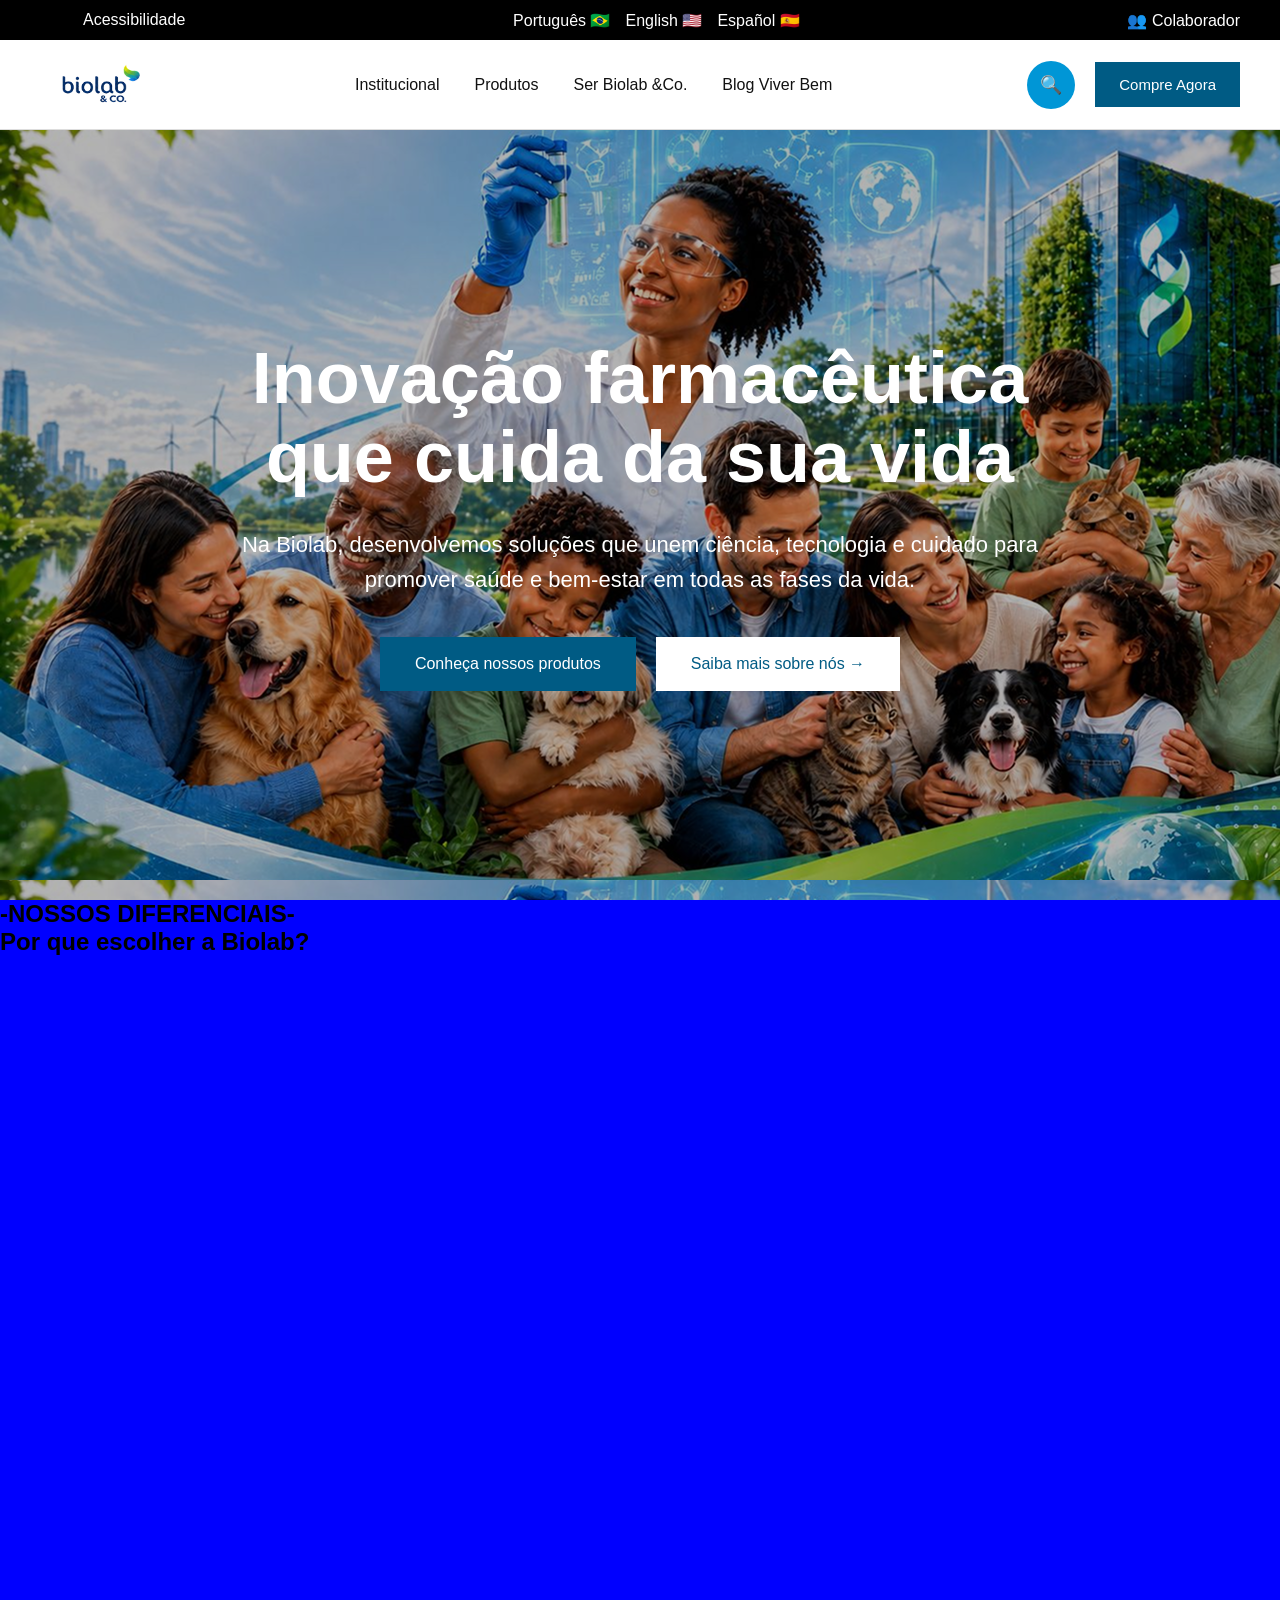
==== landingpageBiolab/index.html @ 18c3b630 "Add files via upload" ====
<!DOCTYPE html>
<html lang="pt-br">
<head>
  <meta charset="UTF-8" />
  <meta name="viewport" content="width=device-width, initial-scale=1.0"/>
  <title>Biolab Landing Page</title>

  <link rel="stylesheet" href="./src/styles/style.css">
</head>

<body>

  <!-- TOPO PRETO -->
  <header class="topbar">

    <div class="topbar-left">
      <img src="./src/assets/accessibilidade.png" alt="">
      <span>Acessibilidade</span>
    </div>

    <div class="topbar-center">
      <span>Português 🇧🇷</span>
      <span>English 🇺🇸</span>
      <span>Español 🇪🇸</span>
    </div>

    <div class="topbar-right">
      <span>👥 Colaborador</span>
    </div>

  </header>

  <!-- NAVBAR -->
  <nav class="navbar">

    <!-- LOGO -->
    <div class="logo">
      <img src="./src/assets/images/Biolab.png" alt="Biolab">
    </div>

    <!-- MENU -->
    <ul class="menu">

      <li>
        <a href="#">Institucional</a>
      </li>

      <li>
        <a href="#">Produtos</a>
      </li>

      <li>
        <a href="#">Ser Biolab &Co.</a>
      </li>

      <li>
        <a href="#">Blog Viver Bem</a>
      </li>

    </ul>

    <!-- DIREITA -->
    <div class="navbar-right">

      <button class="search-btn">
        🔍
      </button>

      <button class="buy-btn">
        Compre Agora
      </button>

    </div>

  </nav>

  <!-- HERO -->
  <section class="hero">

    <!-- OVERLAY -->
    <div class="overlay"></div>

    <!-- CONTEÚDO -->
    <div class="hero-content">

      <h1>
        Inovação farmacêutica<br>
        que cuida da sua vida
      </h1>

      <p>
        Na Biolab, desenvolvemos soluções que unem ciência,
        tecnologia e cuidado para promover saúde e bem-estar
        em todas as fases da vida.
      </p>

      <div class="hero-buttons">

        <a href="#" class="btn-primary">
          Conheça nossos produtos
        </a>

        <a href="#" class="btn-secondary">
          Saiba mais sobre nós →
        </a>

      </div>

    </div>
</section>

<section class="beneficios">
    <div class="text">
        <h1 class="text1">-NOSSOS DIFERENCIAIS-</h1>
       <h2 class="text2">Por que escolher a Biolab?</h2>
    </div>


</section>

</body>
</html>
---- landingpageBiolab/src/styles/style.css ----
/* RESET */
*{
  margin: 0;
  padding: 0;
  box-sizing: border-box;

  font-family: Arial, Helvetica, sans-serif;
}

body{
  overflow-x: hidden;
}


/* TOPO PRETO */


.topbar{
  width: 100%;
  height: 40px;

  background: #000;
  color: white;

  display: flex;
  align-items: center;
  justify-content: space-between;

  padding: 0 40px;
}

.topbar-left,
.topbar-center,
.topbar-right{
  display: flex;
  align-items: center;
  gap: 15px;
}

.topbar-left img{
  width: 28px;
}


/* NAVBAR */

.navbar{
  width: 100%;
  height: 90px;

  background: white;

  display: flex;
  align-items: center;
  justify-content: space-between;

  padding: 0 40px;

  border-bottom: 1px solid #ddd;

}

/* LOGO */

.logo img{
  width: 120px;
}

/* MENU */

.menu{
  display: flex;
  align-items: center;
  gap: 35px;

  list-style: none;
  
}
.hero{
    background-color: #000;
}
.hero .overlay{
    background: url("../assets/images/image 2.png");
    opacity: 70%;
}


.menu a{
  text-decoration: none;
  color: #111;

  font-size: 16px;
  font-weight: 500;

  transition: 0.3s;
}

.menu a:hover{
  color: #008fd5;
}

/* DIREITA */

.navbar-right{
  display: flex;
  align-items: center;
  gap: 20px;
}

/* BOTÃO LUPA */

.search-btn{
  width: 48px;
  height: 48px;

  border-radius: 50%;
  border: none;

  background: #0096d6;
  color: white;

  font-size: 18px;

  cursor: pointer;
}

/* BOTÃO COMPRAR */

.buy-btn{
  border: none;

  background: #005b84;
  color: white;

  padding: 14px 24px;

  cursor: pointer;

  font-size: 15px;

  transition: 0.3s;
}

.buy-btn:hover{
  background: #004766;
}


/* HERO */

.hero{
  position: relative;

  width: 100%;
  height: calc(100vh - 130px);

  background-image: url("../assets/image2.png");
  background-size: cover;
  background-position: center;

  display: flex;
  align-items: center;
  justify-content: center;
}

/* ESCURECER FUNDO */

.overlay{
  position: absolute;

  width: 100%;
  height: 100%;

  background: rgba(0,0,0,0.45);
}

/* CONTEÚDO */

.hero-content{
  position: relative;
  z-index: 2;

  text-align: center;

  color: white;

  max-width: 900px;

  padding: 20px;
}

/* TÍTULO */

.hero-content h1{
  font-size: 72px;
  line-height: 1.1;

  margin-bottom: 30px;
}

/* TEXTO */

.hero-content p{
  font-size: 22px;
  line-height: 1.6;

  margin-bottom: 40px;
}

/* BOTÕES */

.hero-buttons{
  display: flex;
  justify-content: center;
  gap: 20px;

  flex-wrap: wrap;
}

/* BOTÃO AZUL */

.btn-primary{
  background: #005b84;
  color: white;

  padding: 18px 35px;

  text-decoration: none;

  transition: 0.3s;
}

.btn-primary:hover{
  background: #004766;
}

/* BOTÃO BRANCO */

.btn-secondary{
  background: white;
  color: #005b84;

  padding: 18px 35px;

  text-decoration: none;

  transition: 0.3s;
}

.btn-secondary:hover{
  background: #f2f2f2;
}

.beneficios{
    width: 100%;
    background-color: blue;
    height: 714px;

}

.text{
    justify-content: center;
    display: block;
    flex-direction: column;
    display: flex;

}
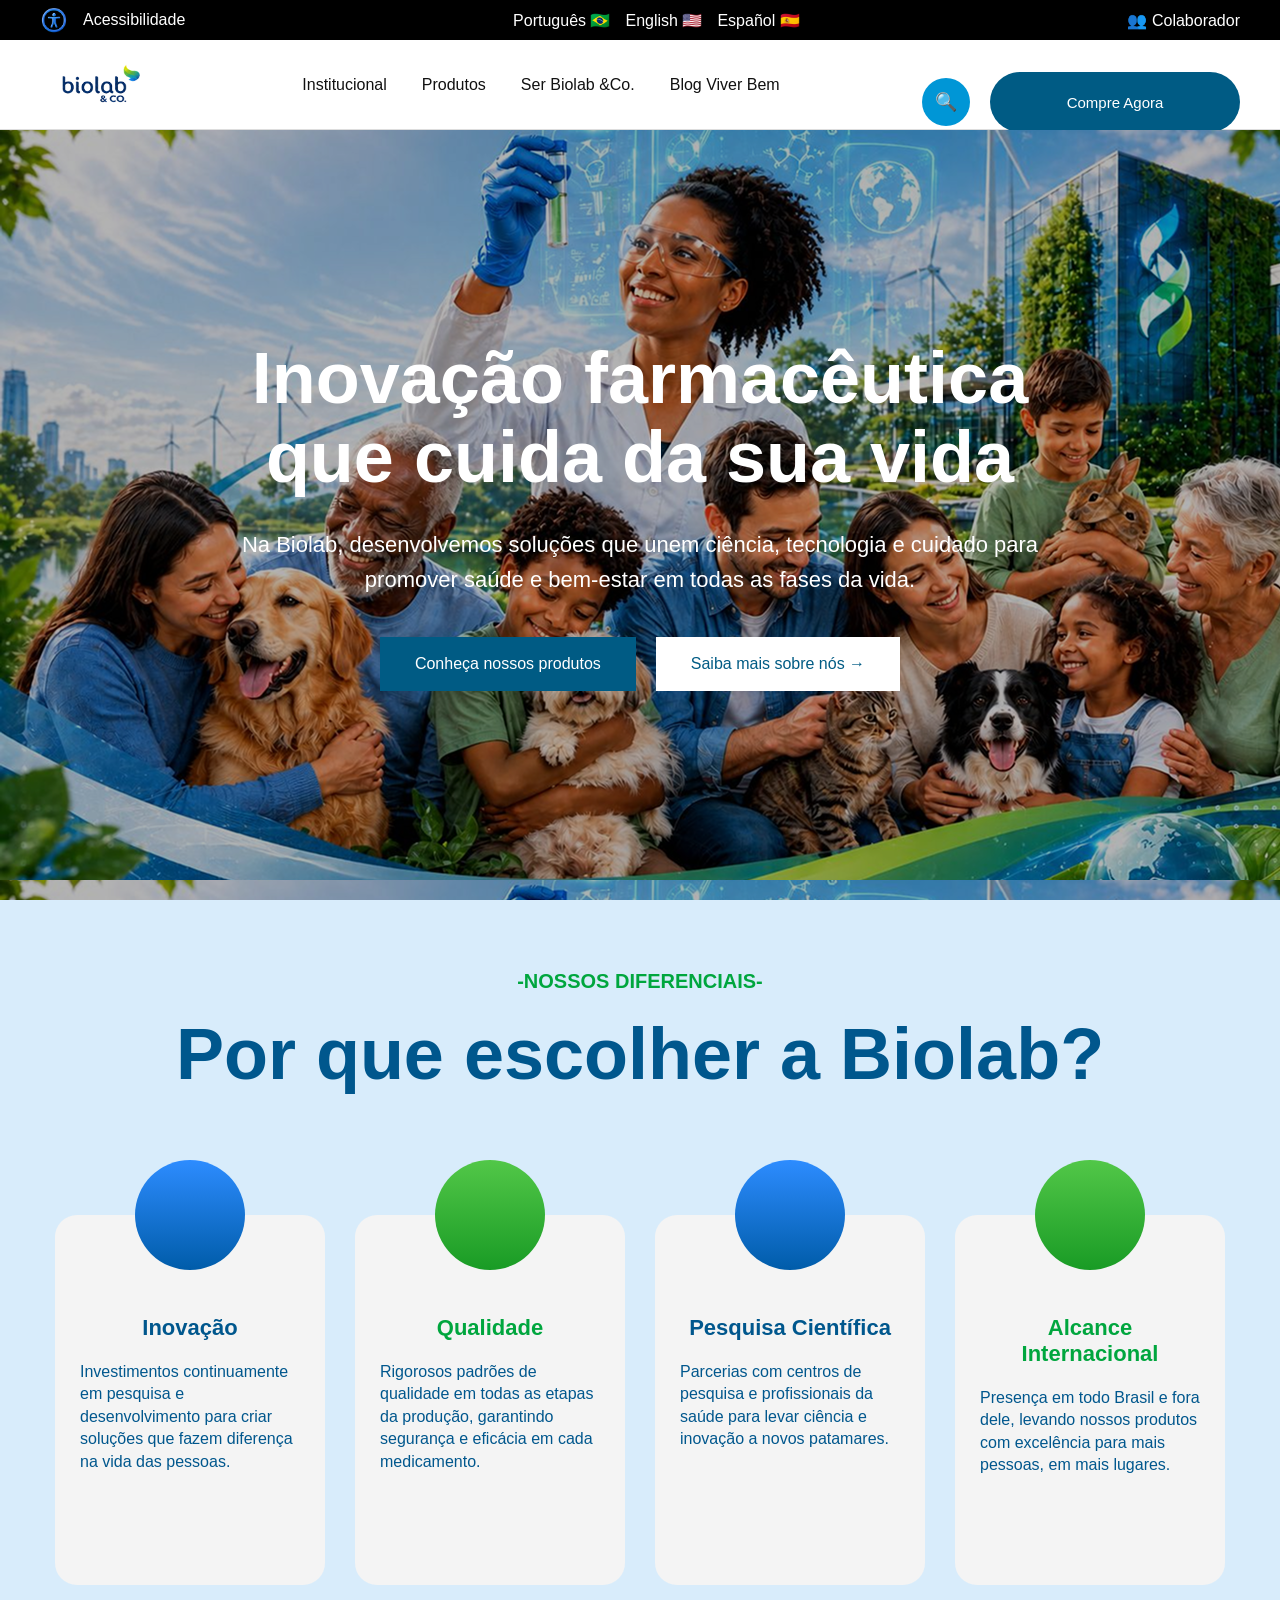
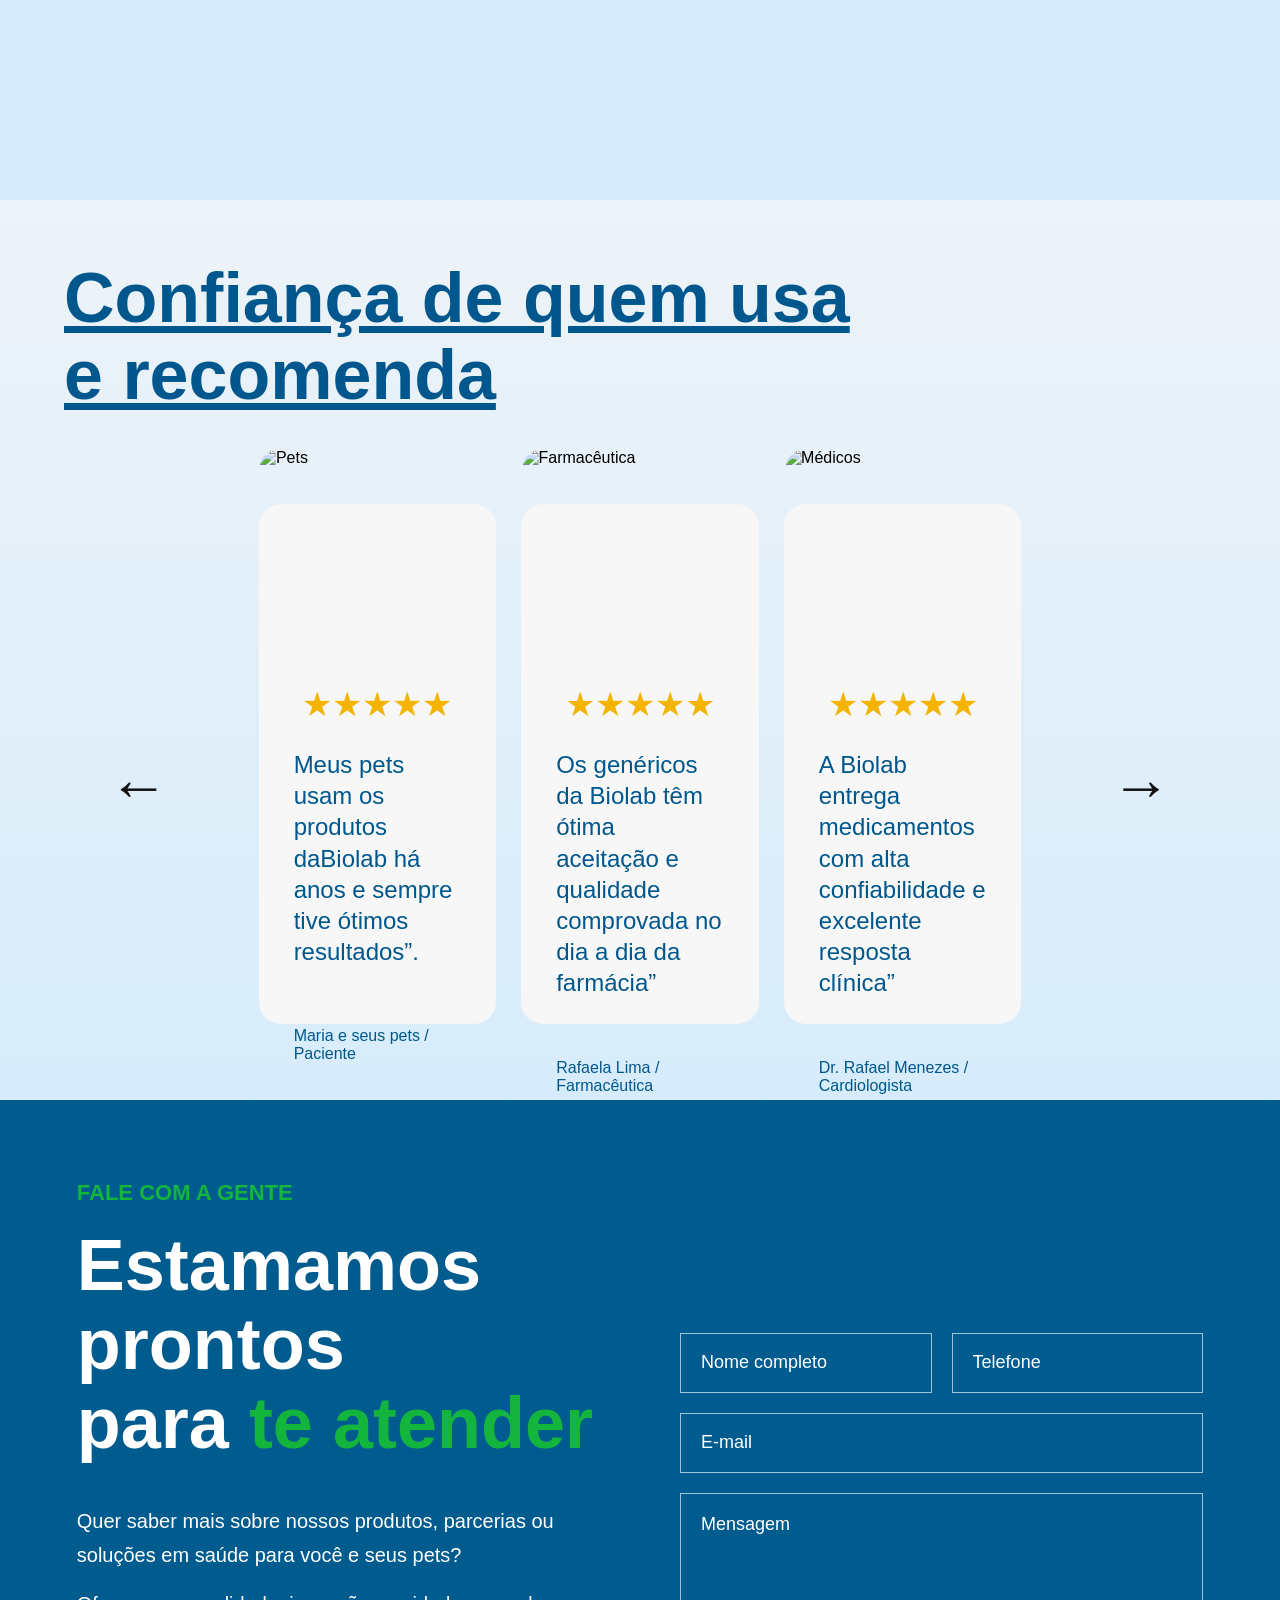
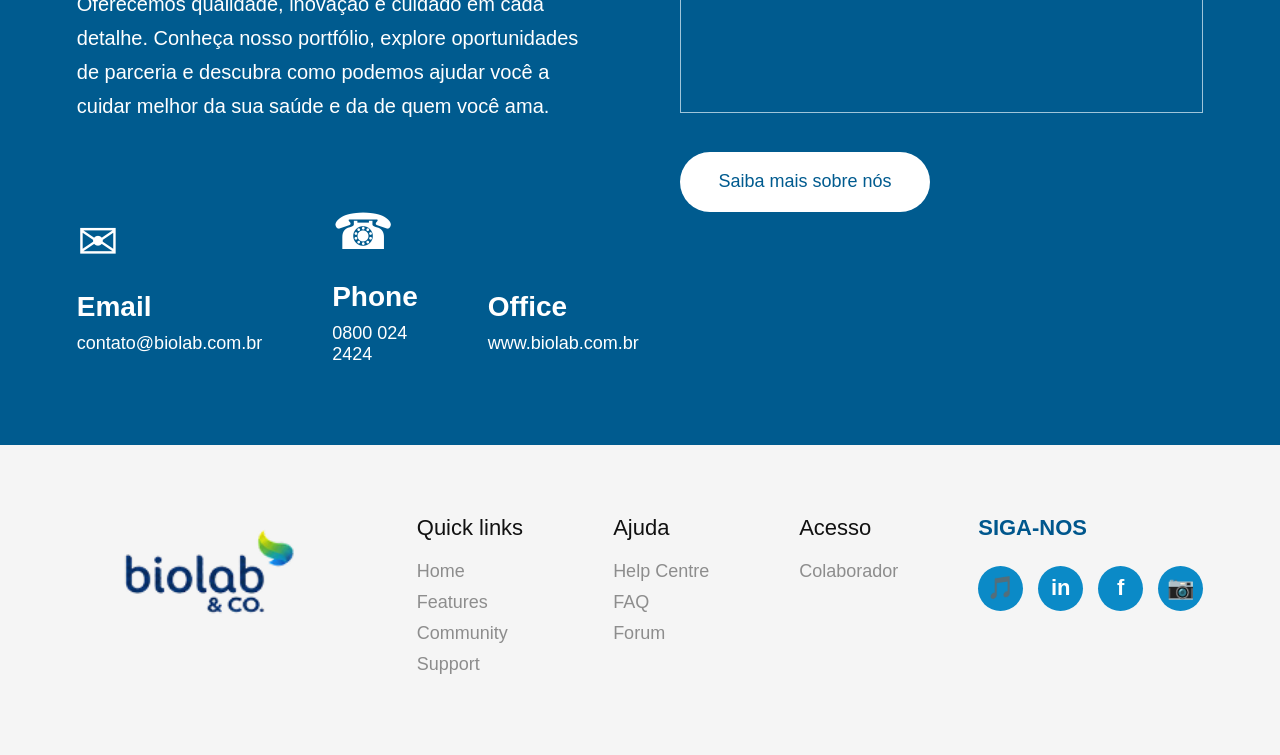
==== commit b8616f42: "Add files via upload atualizada" ====
--- a/landingpageBiolab/index.html
+++ b/landingpageBiolab/index.html
@@ -14,8 +14,8 @@
   <header class="topbar">
 
     <div class="topbar-left">
-      <img src="./src/assets/accessibilidade.png" alt="">
-      <span>Acessibilidade</span>
+      <img src="./src/images/canvas.png" alt="">
+      <span> Acessibilidade</span>
     </div>
 
     <div class="topbar-center">
@@ -35,7 +35,7 @@
 
     <!-- LOGO -->
     <div class="logo">
-      <img src="./src/assets/images/Biolab.png" alt="Biolab">
+      <img src="./src/images/logo Biolab.png" alt="Biolab">
     </div>
 
     <!-- MENU -->
@@ -110,12 +110,345 @@
 </section>
 
 <section class="beneficios">
-    <div class="text">
-        <h1 class="text1">-NOSSOS DIFERENCIAIS-</h1>
-       <h2 class="text2">Por que escolher a Biolab?</h2>
-    </div>
-
-
+
+    <div class="titulo-beneficios">
+
+        <h3>-NOSSOS DIFERENCIAIS-</h3>
+
+        <h1>Por que escolher a Biolab?</h1>
+
+    </div>
+
+    <div class="cards-beneficios">
+
+        <!-- CARD 1 -->
+        <div class="card">
+
+            <div class="icone azul">
+                <img src="./src/assets/icons/inovacao.png" alt="">
+            </div>
+
+            <h2>Inovação</h2>
+
+            <p>
+                Investimentos continuamente em pesquisa
+                e desenvolvimento para criar soluções
+                que fazem diferença na vida das pessoas.
+            </p>
+
+        </div>
+
+        <!-- CARD 2 -->
+        <div class="card">
+
+            <div class="icone verde">
+                <img src="./src/assets/icons/qualidade.png" alt="">
+            </div>
+
+            <h2 class="verde-texto">Qualidade</h2>
+
+            <p>
+                Rigorosos padrões de qualidade em todas
+                as etapas da produção, garantindo
+                segurança e eficácia em cada medicamento.
+            </p>
+
+        </div>
+
+        <!-- CARD 3 -->
+        <div class="card">
+
+            <div class="icone azul">
+                <img src="./src/assets/icons/ciencia.png" alt="">
+            </div>
+
+            <h2>Pesquisa Científica</h2>
+
+            <p>
+                Parcerias com centros de pesquisa e
+                profissionais da saúde para levar ciência
+                e inovação a novos patamares.
+            </p>
+
+        </div>
+
+        <!-- CARD 4 -->
+        <div class="card">
+
+            <div class="icone verde">
+                <img src="./src/assets/icons/mundo.png" alt="">
+            </div>
+
+            <h2 class="verde-texto">Alcance Internacional</h2>
+
+            <p>
+                Presença em todo Brasil e fora dele,
+                levando nossos produtos com excelência
+                para mais pessoas, em mais lugares.
+            </p>
+
+        </div>
+
+    </div>
+
+
+</section>
+<!-- DEPOIMENTOS -->
+<section class="depoimentos">
+
+    <!-- TITULO -->
+    <div class="titulo-depoimentos">
+
+        <h1>
+            Confiança de quem usa <br>
+            e recomenda
+        </h1>
+
+    </div>
+
+    <!-- CONTAINER -->
+    <div class="container-depoimentos">
+
+        <!-- SETA ESQUERDA -->
+        <button class="seta esquerda">
+            ←
+        </button>
+
+        <!-- CARD 1 -->
+        <div class="card-depoimento">
+
+            <img src="./src/assets/images/pets.jpg" alt="Pets">
+
+            <div class="estrelas">
+                ★★★★★
+            </div>
+
+            <p class="texto">
+                Meus pets usam os produtos daBiolab há anos
+                e sempre tive ótimos resultados”.
+            </p>
+
+            <span>
+                Maria e seus pets / Paciente
+            </span>
+
+        </div>
+
+        <!-- CARD 2 -->
+        <div class="card-depoimento">
+
+            <img src="./src/assets/images/farmaceutica.jpg" alt="Farmacêutica">
+
+            <div class="estrelas">
+                ★★★★★
+            </div>
+
+            <p class="texto">
+                Os genéricos da Biolab têm ótima aceitação
+                e qualidade comprovada no dia a dia da farmácia”
+            </p>
+
+            <span>
+                Rafaela Lima / Farmacêutica
+            </span>
+
+        </div>
+
+        <!-- CARD 3 -->
+        <div class="card-depoimento">
+
+            <img src="./src/assets/images/medicos.jpg" alt="Médicos">
+
+            <div class="estrelas">
+                ★★★★★
+            </div>
+
+            <p class="texto">
+                A Biolab entrega medicamentos com alta
+                confiabilidade e excelente resposta clínica”
+            </p>
+
+            <span>
+                Dr. Rafael Menezes / Cardiologista
+            </span>
+
+        </div>
+
+        <!-- SETA DIREITA -->
+        <button class="seta direita">
+            →
+        </button>
+
+    </div>
+
+</section>
+
+<!-- CONTATO -->
+<section class="contato">
+
+    <!-- LADO ESQUERDO -->
+    <div class="contato-esquerda">
+
+        <h3>FALE COM A GENTE</h3>
+
+        <h1>
+            Estamamos prontos <br>
+            para <span>te atender</span>
+        </h1>
+
+        <p>
+            Quer saber mais sobre nossos produtos, parcerias ou soluções
+            em saúde para você e seus pets?
+        </p>
+
+        <p>
+            Oferecemos qualidade, inovação e cuidado em cada detalhe.
+            Conheça nosso portfólio, explore oportunidades de parceria e
+            descubra como podemos ajudar você a cuidar melhor da sua
+            saúde e da de quem você ama.
+        </p>
+
+        <!-- ICONES -->
+        <div class="infos">
+
+            <!-- EMAIL -->
+            <div class="info-box">
+
+                <div class="icone-info">
+                    ✉
+                </div>
+
+                <h2>Email</h2>
+
+                <span>contato@biolab.com.br</span>
+
+            </div>
+
+            <!-- TELEFONE -->
+            <div class="info-box">
+
+                <div class="icone-info">
+                    ☎
+                </div>
+
+                <h2>Phone</h2>
+
+                <span>0800 024 2424</span>
+
+            </div>
+
+            <!-- LOCAL -->
+            <div class="info-box">
+
+                <div class="icone-info">
+                    <img src="" alt="">
+                </div>
+
+                <h2>Office</h2>
+
+                <span>www.biolab.com.br</span>
+
+            </div>
+
+        </div>
+
+    </div>
+
+    <!-- LADO DIREITO -->
+    <div class="contato-direita">
+
+        <form>
+
+            <div class="linha-input">
+
+                <input type="text" placeholder="Nome completo">
+
+                <input type="text" placeholder="Telefone">
+
+            </div>
+
+            <input type="email" placeholder="E-mail">
+
+            <textarea placeholder="Mensagem"></textarea>
+
+            <button type="submit">
+                Saiba mais sobre nós
+            </button>
+
+        </form>
+
+    </div>
+
+</section>
+
+
+<!-- FOOTER -->
+<footer class="footer">
+
+    <!-- LOGO -->
+    <div class="footer-logo">
+
+        <img src="./src/assets/images/Biolab.png" alt="Biolab">
+
+    </div>
+
+    <!-- LINKS -->
+    <div class="footer-links">
+
+        <!-- COLUNA 1 -->
+        <div class="coluna">
+
+            <h2>Quick links</h2>
+
+            <a href="#">Home</a>
+            <a href="#">Features</a>
+            <a href="#">Community</a>
+            <a href="#">Support</a>
+
+        </div>
+
+        <!-- COLUNA 2 -->
+        <div class="coluna">
+
+            <h2>Ajuda</h2>
+
+            <a href="#">Help Centre</a>
+            <a href="#">FAQ</a>
+            <a href="#">Forum</a>
+
+        </div>
+
+        <!-- COLUNA 3 -->
+        <div class="coluna">
+
+            <h2>Acesso</h2>
+
+            <a href="#">Colaborador</a>
+
+        </div>
+
+    </div>
+
+    <!-- REDES -->
+    <div class="footer-redes">
+
+        <h2>SIGA-NOS</h2>
+
+        <div class="icones-redes">
+
+            <a href="#">🎵</a>
+
+            <a href="#">in</a>
+
+            <a href="#">f</a>
+
+            <a href="#">📷</a>
+
+        </div>
+
+    </div>
+
+</footer>
 </section>
 
 </body>
--- a/landingpageBiolab/src/styles/style.css
+++ b/landingpageBiolab/src/styles/style.css
@@ -134,6 +134,7 @@
 
   padding: 14px 24px;
 
+
   cursor: pointer;
 
   font-size: 15px;
@@ -264,4 +265,574 @@
     flex-direction: column;
     display: flex;
 
+}
+
+.overlay{
+    position: absolute;
+
+    width: 100%;
+    height: 100%;
+
+    top: 0;
+    left: 0;
+
+    background: linear-gradient(
+        to right,
+        rgba(0, 43, 73, 0.95),
+        rgba(0, 87, 141, 0.75),
+        rgba(10, 123, 194, 0.4)
+    );
+}
+.beneficios{
+    width: 100%;
+    min-height: 100vh;
+
+    background-color: #d8ecfb;
+
+    padding-top: 70px;
+    padding-bottom: 80px;
+}
+
+/* TITULOS */
+
+.titulo-beneficios{
+    text-align: center;
+}
+
+.titulo-beneficios h3{
+    color: #00a63e;
+
+    font-size: 20px;
+    font-weight: 700;
+
+    margin-bottom: 20px;
+}
+
+.titulo-beneficios h1{
+    color: #00578d;
+
+    font-size: 72px;
+    font-weight: bold;
+
+    margin-bottom: 120px;
+}
+
+/* CARDS */
+
+.cards-beneficios{
+    display: flex;
+
+    justify-content: center;
+    align-items: center;
+
+    gap: 30px;
+
+    flex-wrap: wrap;
+}
+
+/* CARD */
+
+
+.card{
+    width: 270px;
+    height: 370px;
+
+    background-color: #f4f4f4;
+
+    border-radius: 22px;
+
+    padding: 100px 25px 30px 25px;
+
+    position: relative;
+}
+
+/* ICONE */
+
+.icone{
+    width: 110px;
+    height: 110px;
+
+    border-radius: 50%;
+
+    display: flex;
+    align-items: center;
+    justify-content: center;
+
+    position: absolute;
+
+    top: -55px;
+    left: 50%;
+
+    transform: translateX(-50%);
+}
+
+.azul{
+    background: linear-gradient(180deg, #2d8cff, #005ca9);
+}
+
+.verde{
+    background: linear-gradient(180deg, #52c748, #199b25);
+}
+
+.icone img{
+    width: 55px;
+}
+
+/* TEXTO */
+
+.card h2{
+    text-align: center;
+
+    color: #00578d;
+
+    font-size: 22px;
+    font-weight: bold;
+
+    margin-bottom: 20px;
+}
+
+.verde-texto{
+    color: #00a63e !important;
+}
+
+.card p{
+    color: #00578d;
+
+    font-size: 16px;
+
+    line-height: 1.4;
+
+    text-align: left;
+}
+
+.depoimentos{
+    width: 100%;
+    min-height: 100vh;
+
+    background: linear-gradient(180deg, #edf3f8, #d7ecfb);
+
+    padding: 60px 5%;
+}
+
+/* TITULO */
+
+.titulo-depoimentos h1{
+    font-size: 70px;
+    font-weight: bold;
+
+    color: #00578d;
+
+    line-height: 1.1;
+
+    text-decoration: underline;
+
+    margin-bottom: 90px;
+}
+
+/* CONTAINER */
+
+.container-depoimentos{
+    display: flex;
+
+    justify-content: center;
+    align-items: center;
+
+    gap: 25px;
+
+    position: relative;
+}
+
+/* SETAS */
+
+.seta{
+    border: none;
+    background: transparent;
+
+    font-size: 60px;
+
+    cursor: pointer;
+
+    color: #111;
+}
+
+.esquerda{
+    margin-right: 20px;
+}
+
+.direita{
+    margin-left: 20px;
+}
+
+/* CARD */
+
+.card-depoimento{
+    width: 350px;
+    height: 520px;
+
+    background-color: #f7f7f7;
+
+    border-radius: 22px;
+
+    padding: 180px 35px 40px 35px;
+
+    position: relative;
+}
+
+/* IMAGEM */
+
+.card-depoimento img{
+    width: 235px;
+    height: 210px;
+
+    object-fit: cover;
+
+    border-radius: 20px;
+
+    position: absolute;
+
+    top: -55px;
+    left: 50%;
+
+    transform: translateX(-50%);
+}
+
+/* ESTRELAS */
+
+.estrelas{
+    text-align: center;
+
+    color: #f4b400;
+
+    font-size: 34px;
+
+    margin-bottom: 25px;
+}
+
+/* TEXO */
+
+.texto{
+    color: #00578d;
+
+    font-size: 24px;
+
+    line-height: 1.3;
+
+    margin-bottom: 60px;
+}
+
+/* NOME */
+
+.card-depoimento span{
+    color: #00578d;
+
+    font-size: 16px;
+}
+
+.contato{
+    width: 100%;
+    min-height: 100vh;
+
+    background-color: #005b8f;
+
+    padding: 70px 6%;
+
+    display: flex;
+
+    justify-content: space-between;
+    align-items: center;
+
+    flex-wrap: wrap;
+
+    gap: 50px;
+}
+
+/* TEXTO */
+
+.contato{
+    width: 100%;
+    min-height: 100vh;
+
+    background-color: #005b8f;
+
+    padding: 80px 6%;
+
+    display: flex;
+    justify-content: space-between;
+    align-items: center;
+
+    gap: 80px;
+
+    flex-wrap: wrap;
+}
+
+/* ESQUERDA */
+
+.contato-esquerda{
+    flex: 1;
+    min-width: 400px;
+}
+
+.contato-esquerda h3{
+    color: #13b53d;
+
+    font-size: 22px;
+    font-weight: bold;
+
+    margin-bottom: 20px;
+}
+
+.contato-esquerda h1{
+    color: white;
+
+    font-size: 72px;
+    line-height: 1.1;
+
+    margin-bottom: 40px;
+}
+
+.contato-esquerda span{
+    color: #13b53d;
+}
+
+.contato-esquerda p{
+    color: white;
+
+    font-size: 20px;
+    line-height: 1.7;
+
+    max-width: 650px;
+
+    margin-bottom: 15px;
+}
+
+/* ICONES */
+
+.infos{
+    display: flex;
+
+    align-items: center;
+    gap: 70px;
+
+    margin-top: 80px;
+
+    flex-wrap: nowrap;
+}
+
+.info-box{
+    display: flex;
+    flex-direction: column;
+
+    justify-content: center;
+}
+
+.icone-info{
+    font-size: 50px;
+
+    color: white;
+
+    margin-bottom: 20px;
+}
+
+.info-box h2{
+    color: white;
+
+    font-size: 28px;
+
+    margin-bottom: 10px;
+}
+
+.info-box span{
+    color: white;
+
+    font-size: 18px;
+}
+
+/* DIREITA */
+
+.contato-direita{
+    flex: 1;
+    min-width: 400px;
+}
+
+form{
+    width: 100%;
+}
+
+.linha-input{
+    display: flex;
+    gap: 20px;
+
+    margin-bottom: 20px;
+}
+
+input{
+    width: 100%;
+    height: 60px;
+
+    background: transparent;
+
+    border: 1px solid #9fc5da;
+
+    padding-left: 20px;
+
+    color: white;
+
+    font-size: 18px;
+
+    outline: none;
+}
+
+textarea{
+    width: 100%;
+    height: 220px;
+
+    background: transparent;
+
+    border: 1px solid #9fc5da;
+
+    padding: 20px;
+
+    color: white;
+
+    font-size: 18px;
+
+    outline: none;
+
+    resize: none;
+
+    margin-top: 20px;
+}
+
+input::placeholder,
+textarea::placeholder{
+    color: white;
+}
+
+button{
+    width: 250px;
+    height: 60px;
+
+    border: none;
+
+    border-radius: 40px;
+
+    background-color: white;
+
+    color: #005b8f;
+
+    font-size: 18px;
+
+    cursor: pointer;
+
+    margin-top: 35px;
+
+    transition: 0.3s;
+}
+
+button:hover{
+    transform: scale(1.05);
+}
+
+.footer{
+    width: 100%;
+
+    background-color: #f5f5f5;
+
+    padding: 70px 6%;
+
+    display: flex;
+
+    justify-content: space-between;
+    align-items: flex-start;
+
+    flex-wrap: wrap;
+}
+
+/* LOGO */
+
+.footer-logo img{
+    width: 260px;
+}
+
+/* LINKS */
+
+.footer-links{
+    display: flex;
+
+    gap: 90px;
+}
+
+.coluna{
+    display: flex;
+    flex-direction: column;
+}
+
+.coluna h2{
+    color: #111;
+
+    font-size: 22px;
+    font-weight: 500;
+
+    margin-bottom: 20px;
+}
+
+.coluna a{
+    color: #8d8d8d;
+
+    text-decoration: none;
+
+    font-size: 18px;
+
+    margin-bottom: 10px;
+
+    transition: 0.3s;
+}
+
+.coluna a:hover{
+    color: #00578d;
+}
+
+/* REDES */
+
+.footer-redes h2{
+    color: #00578d;
+
+    font-size: 22px;
+    font-weight: bold;
+
+    margin-bottom: 25px;
+}
+
+.icones-redes{
+    display: flex;
+
+    gap: 15px;
+}
+
+.icones-redes a{
+    width: 45px;
+    height: 45px;
+
+    background-color: #0b8ac7;
+
+    border-radius: 50%;
+
+    display: flex;
+
+    align-items: center;
+    justify-content: center;
+
+    color: white;
+
+    text-decoration: none;
+
+    font-size: 22px;
+
+    font-weight: bold;
+
+    transition: 0.3s;
+}
+
+.icones-redes a:hover{
+    transform: scale(1.1);
 }
